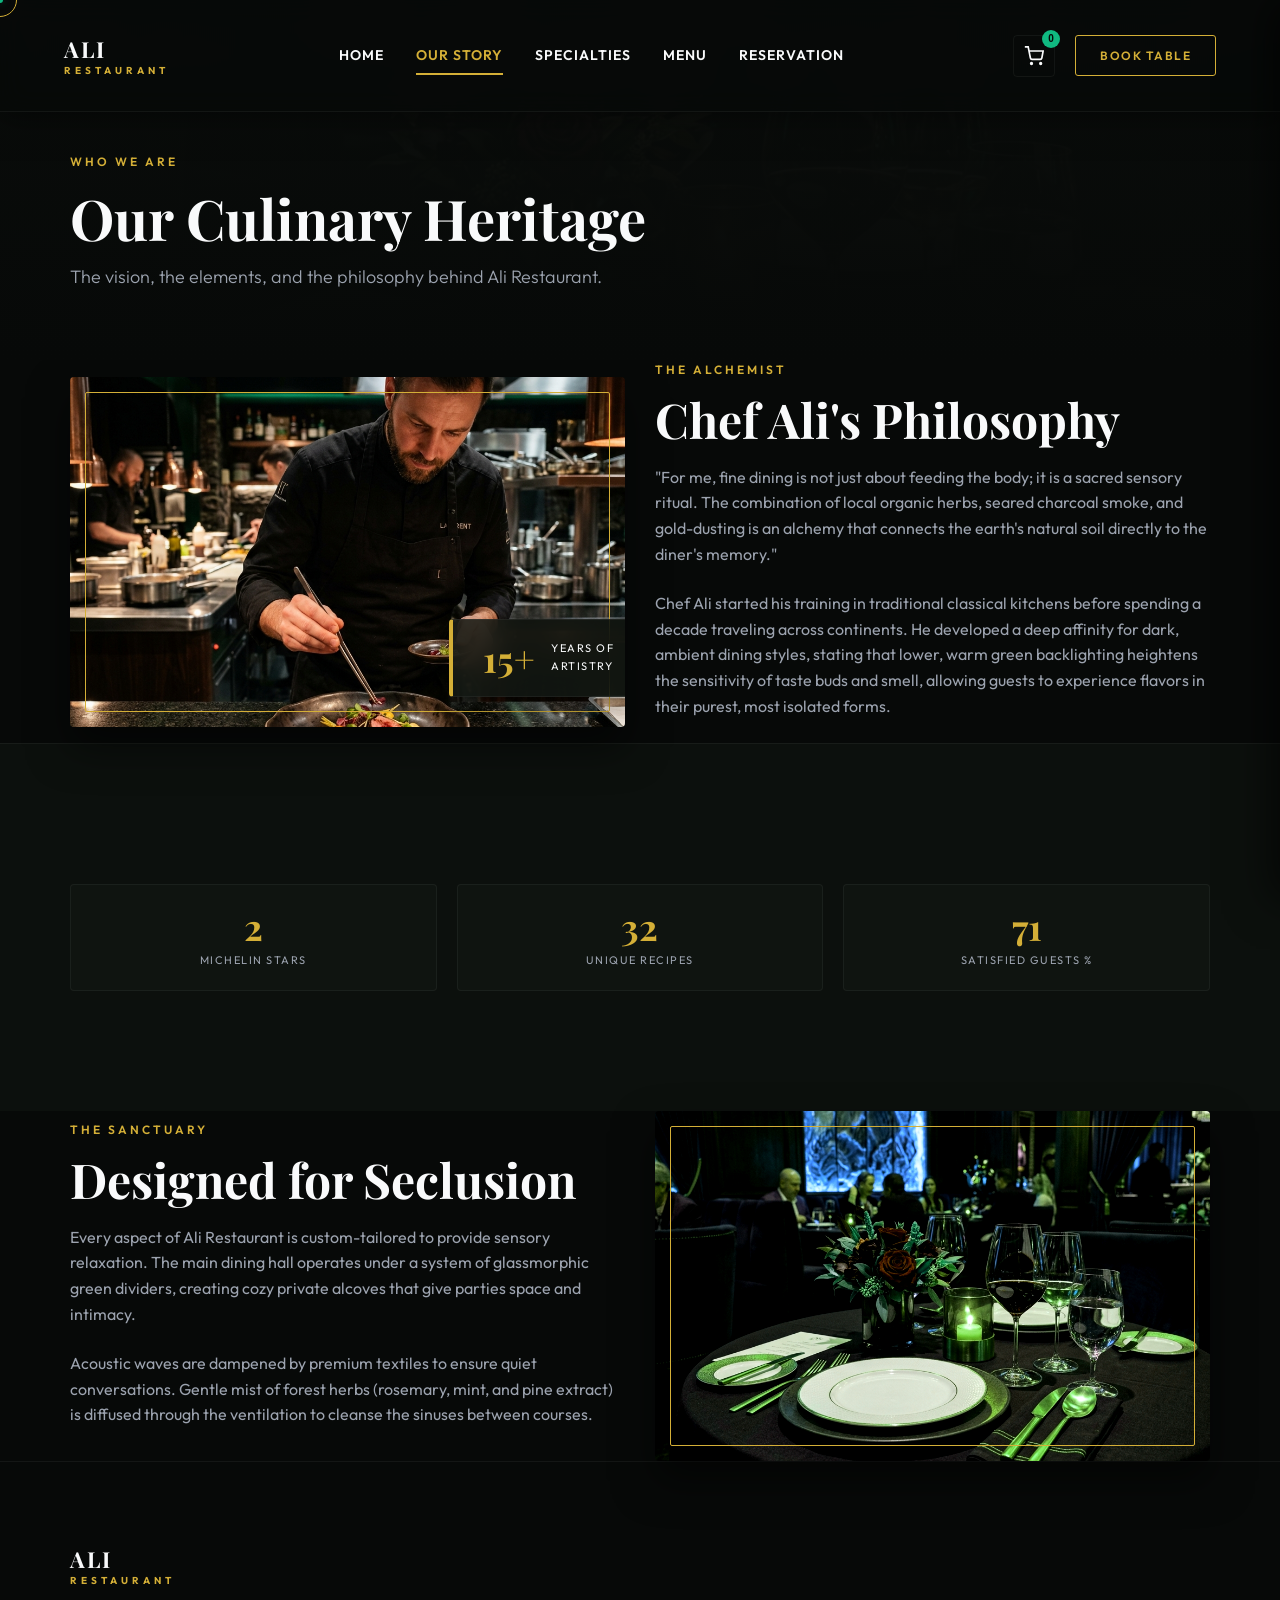
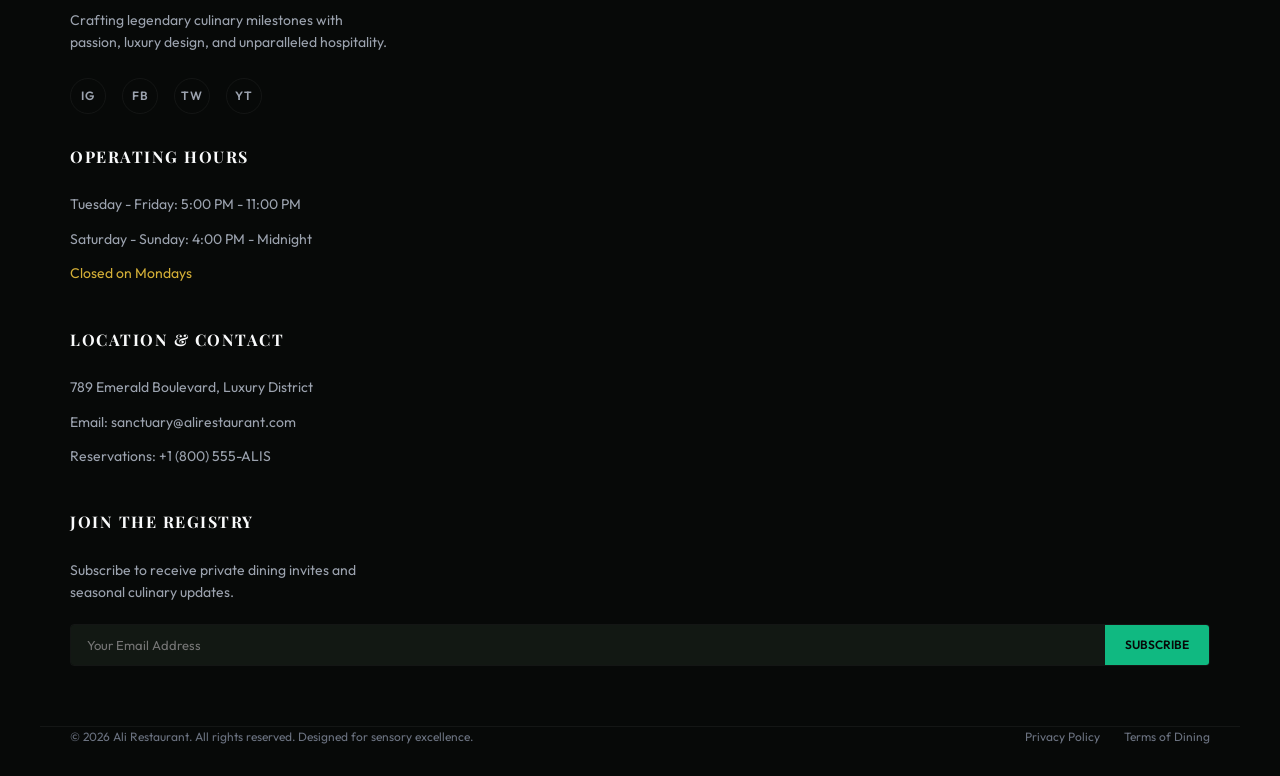
==== about.html @ 4c7c6117 "food-website" ====
<!DOCTYPE html>
<html lang="en">
<head>
    <meta charset="UTF-8">
    <meta name="viewport" content="width=device-width, initial-scale=1.0">
    <meta name="description" content="Read the culinary origin story of Ali Restaurant. Understand Chef Ali's fine-dining philosophy, luxury kitchen techniques, and local organic sourcing.">
    <title>Ali Restaurant | Our Story</title>
    <!-- Google Fonts -->
    <link rel="preconnect" href="https://fonts.googleapis.com">
    <link rel="preconnect" href="https://fonts.gstatic.com" crossorigin>
    <link href="https://fonts.googleapis.com/css2?family=Outfit:wght@300;400;600;800&family=Playfair+Display:ital,wght@0,400;0,700;1,400&display=swap" rel="stylesheet">
    <!-- Main Stylesheet -->
    <link rel="stylesheet" href="styles.css">



</head>
<body>


        <div id="loader">
    <div class="luxury-loader">

        <div class="rings">
            <span></span>
            <span></span>
            <span></span>
        </div>

    </div>
</div>


    <!-- Custom Scroll Progress Indicator -->
    <div id="scroll-progress"></div>

    <!-- Header Navigation -->
    <header class="header scrolled">
        <div class="nav-container">
            <a href="index.html" class="logo" id="logo-nav">
                ALI<span>RESTAURANT</span>
            </a>
            
            <nav class="nav-links">
                <a href="index.html" class="nav-link">Home</a>
                <a href="about.html" class="nav-link">Our Story</a>
                <a href="specialties.html" class="nav-link">Specialties</a>
                <a href="menu.html" class="nav-link">Menu</a>
                <a href="reservation.html" class="nav-link">Reservation</a>
            </nav>

            <div class="nav-actions">
                <button class="cart-toggle-btn" id="cart-toggle-btn" aria-label="Open Cart">
                    <svg class="icon-svg" viewBox="0 0 24 24" fill="none" stroke="currentColor" stroke-width="2">
                        <circle cx="9" cy="21" r="1"></circle>
                        <circle cx="20" cy="21" r="1"></circle>
                        <path d="M1 1h4l2.68 13.39a2 2 0 0 0 2 1.61h9.72a2 2 0 0 0 2-1.61L23 6H6"></path>
                    </svg>
                    <span class="cart-count">0</span>
                </button>
                <a href="reservation.html" class="cta-btn font-sub">Book Table</a>
            </div>

            <!-- Mobile Menu Toggle -->
            <button class="mobile-menu-toggle" id="mobile-toggle" aria-label="Toggle Navigation">
                <span></span>
                <span></span>
                <span></span>
            </button>
        </div>
    </header>

    <!-- Mobile Navigation Overlay -->
    <div class="mobile-nav-overlay" id="mobile-overlay">
        <nav class="mobile-links">
            <a href="index.html" class="mobile-link">Home</a>
            <a href="about.html" class="mobile-link">Our Story</a>
            <a href="specialties.html" class="mobile-link">Specialties</a>
            <a href="menu.html" class="mobile-link">Menu</a>
            <a href="reservation.html" class="mobile-link">Reservation</a>
            <a href="reservation.html" class="mobile-cta-btn">Book Table</a>
        </nav>
    </div>

    <!-- Main Content -->
    <main>
        
        <!-- Page Header Banner -->
        <section class="page-banner" style="background-image: linear-gradient(to bottom, rgba(10, 13, 11, 0.8), rgba(7, 9, 8, 1)), url('assets/hero_bg.png');">
            <div class="container banner-content">
                <span class="section-tag">WHO WE ARE</span>
                <h1 class="banner-title">Our Culinary Heritage</h1>
                <p class="banner-desc">The vision, the elements, and the philosophy behind Ali Restaurant.</p>
            </div>
        </section>

        <!-- Detailed Story Grid -->
        <section id="about" class="about-section container section-padding">
            <div class="about-grid">
                <div class="about-image-container reveal-item">
                    <div class="about-image-wrapper">
                        <img src="assets/chef_ali.png" alt="Chef Ali preparing a dish" class="about-img">
                        <div class="experience-badge">
                            <span class="exp-num">15+</span>
                            <span class="exp-text">Years of <br>Artistry</span>
                        </div>
                    </div>
                </div>
                <div class="about-content reveal-item">
                    <span class="section-tag">THE ALCHEMIST</span>
                    <h2 class="section-title">Chef Ali's Philosophy</h2>
                    <p class="about-text">
                        "For me, fine dining is not just about feeding the body; it is a sacred sensory ritual. The combination of local organic herbs, seared charcoal smoke, and gold-dusting is an alchemy that connects the earth's natural soil directly to the diner's memory."
                    </p>
                    <p class="about-text">
                        Chef Ali started his training in traditional classical kitchens before spending a decade traveling across continents. He developed a deep affinity for dark, ambient dining styles, stating that lower, warm green backlighting heightens the sensitivity of taste buds and smell, allowing guests to experience flavors in their purest, most isolated forms.
                    </p>
                </div>
            </div>
        </section>

        <!-- Stats Section -->
        <section class="section-padding" style="background-color: var(--color-bg-dark); border-top: var(--border-glass);">
            <div class="container">
                <div class="stats-row reveal-item">
                    <div class="stat-box">
                        <span class="stat-number" data-target="3">0</span>
                        <span class="stat-label">Michelin Stars</span>
                    </div>
                    <div class="stat-box">
                        <span class="stat-number" data-target="45">0</span>
                        <span class="stat-label">Unique Recipes</span>
                    </div>
                    <div class="stat-box">
                        <span class="stat-number" data-target="100">0</span>
                        <span class="stat-label">Satisfied Guests %</span>
                    </div>
                </div>
            </div>
        </section>

        <!-- Atmosphere Section -->
        <section class="atmosphere-section container section-padding">
            <div class="about-grid">
                <div class="about-content reveal-item">
                    <span class="section-tag">THE SANCTUARY</span>
                    <h2 class="section-title">Designed for Seclusion</h2>
                    <p class="about-text">
                        Every aspect of Ali Restaurant is custom-tailored to provide sensory relaxation. The main dining hall operates under a system of glassmorphic green dividers, creating cozy private alcoves that give parties space and intimacy.
                    </p>
                    <p class="about-text">
                        Acoustic waves are dampened by premium textiles to ensure quiet conversations. Gentle mist of forest herbs (rosemary, mint, and pine extract) is diffused through the ventilation to cleanse the sinuses between courses.
                    </p>
                </div>
                <div class="about-image-container reveal-item">
                    <div class="about-image-wrapper">
                        <!-- Reusing hero_bg image with custom green filter overlay since generation is down -->
                        <img src="assets/hero_bg.png" alt="Luxury restaurant atmosphere" class="about-img" style="filter: hue-rotate(60deg) contrast(1.1);">
                    </div>
                </div>
            </div>
        </section>
        
    </main>

    <!-- Shopping Cart Slide-out Drawer -->
    <div class="cart-drawer-overlay" id="cart-drawer-overlay"></div>
    <div class="cart-drawer" id="cart-drawer">
        <div class="cart-drawer-header">
            <h3>Your Order Selection</h3>
            <button class="cart-close-btn" id="cart-close-btn" aria-label="Close Cart">
                <svg class="icon-svg" viewBox="0 0 24 24" fill="none" stroke="currentColor" stroke-width="2">
                    <line x1="18" y1="6" x2="6" y2="18"></line>
                    <line x1="6" y1="6" x2="18" y2="18"></line>
                </svg>
            </button>
        </div>
        
        <div class="cart-progress-container">
            <span class="cart-progress-label" id="cart-progress-text">Add $100.00 more for Complimentary Dessert!</span>
            <div class="cart-progress-bar">
                <div class="cart-progress-fill" id="cart-progress-fill" style="width: 0%"></div>
            </div>
        </div>

        <div class="cart-items" id="cart-items-container">
            <div class="empty-cart-message">
                <p>Your culinary tray is empty.</p>
                <p class="sub">Explore our menu to add exquisite selections.</p>
            </div>
        </div>

        <div class="cart-drawer-footer">
            <div class="cart-summary-row">
                <span>Subtotal</span>
                <span id="cart-subtotal">$0.00</span>
            </div>
            <div class="cart-summary-row">
                <span>Luxury Service Tax</span>
                <span id="cart-tax">$0.00</span>
            </div>
            <div class="cart-summary-row total">
                <span>Estimated Total</span>
                <span id="cart-total">$0.00</span>
            </div>
            <button class="checkout-btn btn-full" id="checkout-btn">Proceed to Experience Checkout</button>
        </div>
    </div>

    <!-- Booking Confirmation Modal -->
    <div class="modal-backdrop" id="booking-modal">
        <div class="modal-card">
            <div class="modal-success-icon">
                <svg viewBox="0 0 24 24" fill="none" stroke="currentColor" stroke-width="2.5">
                    <polyline points="20 6 9 17 4 12"></polyline>
                </svg>
            </div>
            <h3 class="modal-title">Reservation Confirmed</h3>
            <p class="modal-desc">Your table in our premium sanctuary has been reserved. A digital invitation has been dispatched to your email.</p>
            <div class="receipt-box" id="booking-receipt"></div>
            <button class="btn btn-primary btn-full close-modal-btn" id="close-modal-btn">Enter Sanctuary</button>
        </div>
    </div>

    <!-- Floating Back to Top Button -->
    <button class="back-to-top" id="back-to-top" aria-label="Scroll to Top">
        <svg viewBox="0 0 24 24" fill="none" stroke="currentColor" stroke-width="2.5">
            <line x1="12" y1="19" x2="12" y2="5"></line>
            <polyline points="5 12 12 5 19 12"></polyline>
        </svg>
    </button>

    <!-- Footer -->
    <footer class="footer-section">
        <div class="container footer-grid">
            <div class="footer-brand">
                <a href="index.html" class="logo">ALI<span>RESTAURANT</span></a>
                <p class="footer-desc">Crafting legendary culinary milestones with passion, luxury design, and unparalleled hospitality.</p>
                <div class="social-links">
                    <a href="#" aria-label="Instagram">IG</a>
                    <a href="#" aria-label="Facebook">FB</a>
                    <a href="#" aria-label="Twitter">TW</a>
                    <a href="#" aria-label="YouTube">YT</a>
                </div>
            </div>

            <div class="footer-info">
                <h4 class="footer-title">Operating Hours</h4>
                <p class="footer-text">Tuesday - Friday: 5:00 PM - 11:00 PM</p>
                <p class="footer-text">Saturday - Sunday: 4:00 PM - Midnight</p>
                <p class="footer-text color-highlight">Closed on Mondays</p>
            </div>

            <div class="footer-info">
                <h4 class="footer-title">Location & Contact</h4>
                <p class="footer-text">789 Emerald Boulevard, Luxury District</p>
                <p class="footer-text">Email: sanctuary@alirestaurant.com</p>
                <p class="footer-text">Reservations: +1 (800) 555-ALIS</p>
            </div>

            <div class="footer-newsletter">
                <h4 class="footer-title">Join The Registry</h4>
                <p class="footer-text">Subscribe to receive private dining invites and seasonal culinary updates.</p>
                <form class="newsletter-form" id="newsletter-form">
                    <input type="email" placeholder="Your Email Address" required aria-label="Email Address" autocomplete="email">
                    <button type="submit">Subscribe</button>
                </form>
            </div>
        </div>

        <div class="footer-bottom container">
            <p>&copy; 2026 Ali Restaurant. All rights reserved. Designed for sensory excellence.</p>
            <div class="footer-bottom-links">
                <a href="#">Privacy Policy</a>
                <a href="#">Terms of Dining</a>
            </div>
        </div>
    </footer>

    <!-- Main Logic Script -->
    <script src="app.js"></script>
</body>
</html>
---- styles.css ----
/* ==========================================================================
   ALI RESTAURANT - PREMIUM DARK GREEN & BLACK STYLING
   ========================================================================== */

/* Variables & Design Tokens */
:root {
    --color-bg-black: #070908;
    --color-bg-dark: #0c100d;
    --color-bg-surface: #121813;
    --color-bg-surface-glass: rgba(18, 24, 19, 0.65);
    
    --color-emerald: #10B981;
    --color-emerald-glow: rgba(16, 185, 129, 0.3);
    --color-emerald-deep: #064E3B;
    --color-emerald-dark: #022C22;
    
    --color-gold: #D4AF37;
    --color-gold-glow: rgba(212, 175, 55, 0.2);
    --color-gold-hover: #F3CD4E;
    
    --color-text-white: #F9FAFB;
    --color-text-muted: #9CA3AF;
    --color-text-dim: #6B7280;
    
    --font-heading: 'Playfair Display', Georgia, serif;
    --font-body: 'Outfit', sans-serif;
    
    --transition-smooth: all 0.5s cubic-bezier(0.16, 1, 0.3, 1);
    --transition-bounce: all 0.6s cubic-bezier(0.34, 1.56, 0.64, 1);
    
    --border-glass: 1px solid rgba(255, 255, 255, 0.05);
    --border-emerald: 1px solid rgba(16, 185, 129, 0.2);
    
    --shadow-premium: 0 20px 40px rgba(0, 0, 0, 0.5);
    --shadow-emerald-glow: 0 0 25px rgba(16, 185, 129, 0.15);
}

/* Reset & Global Base Styles */
* {
    margin: 0;
    padding: 0;
    box-sizing: border-box;
    scroll-behavior: smooth;
}

body {
    background-color: var(--color-bg-black);
    color: var(--color-text-white);
    font-family: var(--font-body);
    overflow-x: hidden;
    line-height: 1.6;
    -webkit-font-smoothing: antialiased;
}

/* Scroll Progress Bar */
#scroll-progress {
    position: fixed;
    top: 0;
    left: 0;
    height: 4px;
    background: linear-gradient(90deg, var(--color-emerald), var(--color-gold));
    width: 0%;
    z-index: 1000;
    transition: width 0.1s ease-out;
}

/* Custom Scrollbar */
::-webkit-scrollbar {
    width: 10px;
}
::-webkit-scrollbar-track {
    background: var(--color-bg-black);
}
::-webkit-scrollbar-thumb {
    background: var(--color-bg-surface);
    border: 2px solid var(--color-bg-black);
    border-radius: 5px;
}
::-webkit-scrollbar-thumb:hover {
    background: var(--color-emerald-deep);
}

/* Grid & Layout Containers */
.container {
    width: 100%;
    max-width: 1200px;
    margin: 0 auto;
    padding: 0 24px;
}

.section-padding {
    padding: 120px 0;
}

/* Typography elements */
h1, h2, h3, h4 {
    font-family: var(--font-heading);
    color: var(--color-text-white);
    font-weight: 700;
}

.font-sub {
    font-family: var(--font-body);
}

.highlight-green {
    color: var(--color-emerald);
    position: relative;
    display: inline-block;
}

.highlight-green::after {
    content: '';
    position: absolute;
    bottom: 4px;
    left: 0;
    width: 100%;
    height: 6px;
    background: var(--color-emerald-glow);
    z-index: -1;
}

/* Buttons */
.btn {
    display: inline-flex;
    align-items: center;
    justify-content: center;
    padding: 16px 36px;
    font-family: var(--font-body);
    font-weight: 600;
    font-size: 14px;
    letter-spacing: 1.5px;
    text-transform: uppercase;
    border-radius: 4px;
    cursor: pointer;
    transition: var(--transition-smooth);
    text-decoration: none;
    position: relative;
    overflow: hidden;
}

.btn-primary {
    background-color: var(--color-emerald);
    color: var(--color-bg-black);
    border: 1px solid var(--color-emerald);
    box-shadow: 0 4px 15px rgba(16, 185, 129, 0.25);
}

.btn-primary:hover {
    background-color: transparent;
    color: var(--color-emerald);
    box-shadow: 0 0 25px var(--color-emerald-glow);
    transform: translateY(-2px);
}

.btn-outline {
    background-color: transparent;
    color: var(--color-text-white);
    border: 1px solid rgba(255, 255, 255, 0.15);
}

.btn-outline:hover {
    border-color: var(--color-gold);
    color: var(--color-gold);
    box-shadow: 0 0 25px var(--color-gold-glow);
    transform: translateY(-2px);
}

.btn-small {
    padding: 8px 18px;
    font-size: 11px;
    letter-spacing: 1px;
    background: transparent;
    color: var(--color-emerald);
    border: 1px solid var(--color-emerald);
    border-radius: 3px;
    cursor: pointer;
    font-family: var(--font-body);
    text-transform: uppercase;
    font-weight: 600;
    transition: var(--transition-smooth);
}

.btn-small:hover {
    background: var(--color-emerald);
    color: var(--color-bg-black);
    box-shadow: 0 0 15px var(--color-emerald-glow);
}

.btn-full {
    width: 100%;
    padding: 18px;
}

/* Section Header Shared Styles */
.section-header {
    margin-bottom: 60px;
}

.section-header.center {
    text-align: center;
}

.section-tag {
    font-size: 12px;
    letter-spacing: 3px;
    color: var(--color-gold);
    text-transform: uppercase;
    font-weight: 600;
    display: inline-block;
    margin-bottom: 12px;
}

.section-title {
    font-size: clamp(32px, 5vw, 48px);
    margin-bottom: 16px;
    line-height: 1.2;
}

.section-subtitle {
    color: var(--color-text-muted);
    max-width: 600px;
    margin: 0 auto;
}


/* ==========================================================================
   Header and Navigation
   ========================================================================== */
.header {
    position: fixed;
    top: 0;
    left: 0;
    width: 100%;
    z-index: 100;
    background: rgba(7, 9, 8, 0.4);
    backdrop-filter: blur(12px);
    -webkit-backdrop-filter: blur(12px);
    border-bottom: var(--border-glass);
    transition: var(--transition-smooth);
}

.header.scrolled {
    background: rgba(7, 9, 8, 0.9);
    padding: 12px 0;
    box-shadow: 0 4px 30px rgba(0, 0, 0, 0.5);
}

.nav-container {
    max-width: 1200px;
    margin: 0 auto;
    padding: 20px 24px;
    display: flex;
    align-items: center;
    justify-content: space-between;
}

.logo {
    font-family: var(--font-heading);
    font-size: 22px;
    font-weight: 700;
    color: var(--color-text-white);
    text-decoration: none;
    letter-spacing: 2px;
    display: flex;
    flex-direction: column;
}

.logo span {
    font-family: var(--font-body);
    font-size: 10px;
    letter-spacing: 4px;
    color: var(--color-gold);
    margin-top: -4px;
}

.nav-links {
    display: flex;
    gap: 32px;
}

.nav-link {
    color: var(--color-text-white);
    text-decoration: none;
    font-size: 14px;
    font-weight: 600;
    letter-spacing: 1px;
    text-transform: uppercase;
    position: relative;
    padding: 8px 0;
    transition: var(--transition-smooth);
}

.nav-link::after {
    content: '';
    position: absolute;
    bottom: 0;
    left: 0;
    width: 0;
    height: 2px;
    background-color: var(--color-gold);
    transition: var(--transition-smooth);
}

.nav-link:hover {
    color: var(--color-gold);
}

.nav-link:hover::after,
.nav-link.active::after {
    width: 100%;
}

.nav-link.active {
    color: var(--color-gold);
}

.nav-actions {
    display: flex;
    align-items: center;
    gap: 20px;
}

/* Cart Toggle Button */
.cart-toggle-btn {
    background: transparent;
    border: var(--border-glass);
    color: var(--color-text-white);
    padding: 10px;
    border-radius: 4px;
    cursor: pointer;
    position: relative;
    display: flex;
    align-items: center;
    justify-content: center;
    transition: var(--transition-smooth);
}

.cart-toggle-btn:hover {
    border-color: var(--color-emerald);
    color: var(--color-emerald);
    box-shadow: 0 0 15px var(--color-emerald-glow);
}

.cart-toggle-btn .icon-svg {
    width: 20px;
    height: 20px;
}

.cart-count {
    position: absolute;
    top: -6px;
    right: -6px;
    background-color: var(--color-emerald);
    color: var(--color-bg-black);
    font-size: 10px;
    font-weight: 800;
    width: 18px;
    height: 18px;
    border-radius: 50%;
    display: flex;
    align-items: center;
    justify-content: center;
}

/* CTA Header button */
.cta-btn {
    border: 1px solid var(--color-gold);
    background: transparent;
    color: var(--color-gold);
    padding: 10px 24px;
    border-radius: 3px;
    text-decoration: none;
    font-size: 12px;
    letter-spacing: 1.5px;
    font-weight: 600;
    text-transform: uppercase;
    transition: var(--transition-smooth);
}

.cta-btn:hover {
    background: var(--color-gold);
    color: var(--color-bg-black);
    box-shadow: 0 0 20px var(--color-gold-glow);
    transform: translateY(-1px);
}

/* Mobile Toggle Hamburger */
.mobile-menu-toggle {
    display: none;
    flex-direction: column;
    justify-content: space-between;
    width: 24px;
    height: 18px;
    background: transparent;
    border: none;
    cursor: pointer;
    z-index: 110;
}

.mobile-menu-toggle span {
    width: 100%;
    height: 2px;
    background-color: var(--color-text-white);
    transition: var(--transition-smooth);
}

.mobile-menu-toggle.open span:nth-child(1) {
    transform: translateY(8px) rotate(45deg);
}

.mobile-menu-toggle.open span:nth-child(2) {
    opacity: 0;
}

.mobile-menu-toggle.open span:nth-child(3) {
    transform: translateY(-8px) rotate(-45deg);
}

/* Mobile Overlay Menu */
.mobile-nav-overlay {
    position: fixed;
    top: 0;
    left: 0;
    width: 100%;
    height: 100vh;
    background-color: rgba(7, 9, 8, 0.98);
    backdrop-filter: blur(20px);
    z-index: 95;
    display: flex;
    align-items: center;
    justify-content: center;
    opacity: 0;
    pointer-events: none;
    transition: var(--transition-smooth);
}

.mobile-nav-overlay.open {
    opacity: 1;
    pointer-events: auto;
}

.mobile-links {
    display: flex;
    flex-direction: column;
    align-items: center;
    gap: 30px;
}

.mobile-link {
    font-family: var(--font-heading);
    font-size: clamp(24px, 5vw, 36px);
    color: var(--color-text-white);
    text-decoration: none;
    transition: var(--transition-smooth);
}

.mobile-link:hover {
    color: var(--color-emerald);
    letter-spacing: 2px;
}

.mobile-cta-btn {
    border: 1px solid var(--color-gold);
    color: var(--color-gold);
    padding: 14px 40px;
    font-size: 14px;
    text-transform: uppercase;
    letter-spacing: 2px;
    text-decoration: none;
    border-radius: 4px;
    margin-top: 20px;
    transition: var(--transition-smooth);
}

.mobile-cta-btn:hover {
    background-color: var(--color-gold);
    color: var(--color-bg-black);
}

/* ==========================================================================
   Hero Section
   ========================================================================== */
.hero-section {
    position: relative;
    height: 100vh;
    display: flex;
    align-items: center;
    overflow: hidden;
}

.hero-bg {
    position: absolute;
    top: 0;
    left: 0;
    width: 100%;
    height: 100%;
    background-size: cover;
    background-position: center;
    z-index: 1;
    animation: kenburns 20s infinite alternate;
}

@keyframes kenburns {
    0% { transform: scale(1.0); }
    100% { transform: scale(1.1); }
}

.hero-content {
    position: relative;
    z-index: 2;
    max-width: 800px;
}

.hero-subtitle {
    display: inline-block;
    color: var(--color-gold);
    font-size: 14px;
    letter-spacing: 5px;
    font-weight: 600;
    margin-bottom: 20px;
}

.hero-title {
    font-size: clamp(40px, 8vw, 76px);
    line-height: 1.1;
    margin-bottom: 24px;
    letter-spacing: -1px;
}

.hero-description {
    font-size: clamp(16px, 2.5vw, 18px);
    color: var(--color-text-muted);
    max-width: 600px;
    margin-bottom: 40px;
    font-weight: 300;
}

.hero-actions {
    display: flex;
    gap: 20px;
}

/* Scroll indicator */
.scroll-indicator {
    position: absolute;
    bottom: 40px;
    left: 50%;
    transform: translateX(-50%);
    z-index: 3;
    display: flex;
    flex-direction: column;
    align-items: center;
    gap: 8px;
    color: var(--color-text-dim);
    font-size: 11px;
    letter-spacing: 2px;
}

.scroll-indicator .mouse {
    width: 22px;
    height: 38px;
    border: 2px solid rgba(255, 255, 255, 0.2);
    border-radius: 12px;
    position: relative;
}

.scroll-indicator .mouse .wheel {
    width: 4px;
    height: 8px;
    background-color: var(--color-emerald);
    border-radius: 2px;
    position: absolute;
    top: 6px;
    left: 50%;
    transform: translateX(-50%);
    animation: scroll-wheel 1.6s infinite;
}

@keyframes scroll-wheel {
    0% { opacity: 1; top: 6px; }
    50% { opacity: 0.3; top: 18px; }
    100% { opacity: 1; top: 6px; }
}

/* ==========================================================================
   Page Header Banners (for subpages)
   ========================================================================== */
.page-banner {
    height: 40vh;
    min-height: 280px;
    background-size: cover;
    background-position: center;
    position: relative;
    display: flex;
    align-items: center;
    padding-top: 80px; /* offset sticky header */
}

.page-banner::before {
    content: '';
    position: absolute;
    top: 0;
    left: 0;
    width: 100%;
    height: 100%;
    background: linear-gradient(to bottom, rgba(10, 13, 11, 0.75), rgba(7, 9, 8, 1));
    z-index: 1;
}

.banner-content {
    position: relative;
    z-index: 2;
}

.banner-title {
    font-size: clamp(32px, 5vw, 56px);
    line-height: 1.2;
    margin-bottom: 12px;
}

.banner-desc {
    color: var(--color-text-muted);
    font-size: clamp(14px, 2vw, 18px);
    max-width: 600px;
    font-weight: 300;
}

/* ==========================================================================
   About Section
   ========================================================================== */
.about-section {
    background-color: var(--color-bg-black);
}

.about-grid {
    display: grid;
    grid-template-columns: 1fr 1fr;
    gap: 80px;
    align-items: center;
}

.about-image-container {
    position: relative;
}

.about-image-wrapper {
    position: relative;
    border-radius: 4px;
    overflow: hidden;
    box-shadow: var(--shadow-premium);
}

.about-image-wrapper::before {
    content: '';
    position: absolute;
    top: 15px;
    left: 15px;
    right: 15px;
    bottom: 15px;
    border: 1px solid var(--color-gold);
    pointer-events: none;
    z-index: 2;
    border-radius: 2px;
}

.about-img {
    width: 100%;
    height: 550px;
    object-fit: cover;
    display: block;
    transition: var(--transition-smooth);
}

.about-image-wrapper:hover .about-img {
    transform: scale(1.05);
}

.experience-badge {
    position: absolute;
    bottom: 30px;
    right: -20px;
    background: rgba(18, 24, 19, 0.85);
    backdrop-filter: blur(15px);
    -webkit-backdrop-filter: blur(15px);
    border: var(--border-glass);
    border-left: 4px solid var(--color-gold);
    padding: 20px 30px;
    border-radius: 4px;
    box-shadow: 0 10px 30px rgba(0, 0, 0, 0.4);
    z-index: 3;
    display: flex;
    align-items: center;
    gap: 16px;
    animation: float 4s ease-in-out infinite;
}

@keyframes float {
    0% { transform: translateY(0); }
    50% { transform: translateY(-10px); }
    100% { transform: translateY(0); }
}

.experience-badge .exp-num {
    font-family: var(--font-heading);
    font-size: 36px;
    font-weight: 700;
    color: var(--color-gold);
    line-height: 1;
}

.experience-badge .exp-text {
    font-size: 11px;
    letter-spacing: 1.5px;
    text-transform: uppercase;
    color: var(--color-text-white);
}

.about-content {
    display: flex;
    flex-direction: column;
}

.about-text {
    color: var(--color-text-muted);
    font-size: 16px;
    margin-bottom: 24px;
}

.stats-row {
    display: grid;
    grid-template-columns: repeat(3, 1fr);
    gap: 20px;
    margin-top: 20px;
}

.stat-box {
    background: var(--color-bg-surface-glass);
    border: var(--border-glass);
    padding: 20px;
    border-radius: 4px;
    text-align: center;
    transition: var(--transition-smooth);
}

.stat-box:hover {
    border-color: var(--color-emerald);
    transform: translateY(-4px);
    box-shadow: var(--shadow-emerald-glow);
}

.stat-number {
    font-family: var(--font-heading);
    font-size: clamp(28px, 4vw, 36px);
    color: var(--color-gold);
    font-weight: 700;
    display: block;
    line-height: 1.2;
}

.stat-label {
    font-size: 11px;
    letter-spacing: 1.5px;
    text-transform: uppercase;
    color: var(--color-text-muted);
    margin-top: 4px;
    display: block;
}

/* ==========================================================================
   Specialties Section
   ========================================================================== */
.specialties-section {
    background-color: var(--color-bg-dark);
    border-top: var(--border-glass);
    border-bottom: var(--border-glass);
}

.specialties-grid {
    display: grid;
    grid-template-columns: repeat(3, 1fr);
    gap: 32px;
}

.specialty-card {
    background: var(--color-bg-surface-glass);
    border: var(--border-glass);
    border-radius: 4px;
    overflow: hidden;
    box-shadow: var(--shadow-premium);
    transition: var(--transition-smooth);
    display: flex;
    flex-direction: column;
    height: 100%;
}

.specialty-card:hover {
    transform: translateY(-8px);
    border-color: var(--color-emerald-deep);
    box-shadow: 0 15px 35px rgba(16, 185, 129, 0.08);
}

.specialty-img-wrapper {
    position: relative;
    height: 280px;
    overflow: hidden;
}

.specialty-img {
    width: 100%;
    height: 100%;
    object-fit: cover;
    transition: var(--transition-smooth);
}

.specialty-card:hover .specialty-img {
    transform: scale(1.08);
}

.card-badge {
    position: absolute;
    top: 20px;
    left: 20px;
    background: rgba(12, 16, 13, 0.8);
    backdrop-filter: blur(8px);
    -webkit-backdrop-filter: blur(8px);
    border: 1px solid var(--color-gold);
    color: var(--color-gold);
    font-size: 10px;
    font-weight: 600;
    padding: 6px 12px;
    border-radius: 2px;
    text-transform: uppercase;
    letter-spacing: 1px;
}

.card-badge.hot {
    border-color: var(--color-emerald);
    color: var(--color-emerald);
}

.specialty-info {
    padding: 30px;
    display: flex;
    flex-direction: column;
    flex-grow: 1;
}

.specialty-name {
    font-size: 20px;
    margin-bottom: 12px;
    transition: var(--transition-smooth);
}

.specialty-card:hover .specialty-name {
    color: var(--color-gold);
}

.specialty-desc {
    color: var(--color-text-muted);
    font-size: 14px;
    margin-bottom: 24px;
    font-weight: 300;
    flex-grow: 1;
}

.specialty-footer {
    display: flex;
    align-items: center;
    justify-content: space-between;
    margin-top: auto;
    border-top: 1px solid rgba(255, 255, 255, 0.05);
    padding-top: 20px;
}

.specialty-footer .price {
    font-size: 22px;
    font-family: var(--font-heading);
    font-weight: 700;
    color: var(--color-gold);
}

/* ==========================================================================
   Menu Grid Section
   ========================================================================== */
.menu-tabs {
    display: flex;
    justify-content: center;
    gap: 16px;
    margin-bottom: 50px;
    flex-wrap: wrap;
}

.menu-tab-btn {
    background: var(--color-bg-surface-glass);
    border: var(--border-glass);
    color: var(--color-text-white);
    padding: 12px 28px;
    font-size: 13px;
    letter-spacing: 1.5px;
    text-transform: uppercase;
    font-weight: 600;
    cursor: pointer;
    border-radius: 4px;
    transition: var(--transition-smooth);
}

.menu-tab-btn:hover {
    border-color: var(--color-gold);
    color: var(--color-gold);
}

.menu-tab-btn.active {
    background-color: var(--color-emerald);
    color: var(--color-bg-black);
    border-color: var(--color-emerald);
    box-shadow: 0 4px 15px rgba(16, 185, 129, 0.2);
}

.menu-grid {
    display: grid;
    grid-template-columns: repeat(2, 1fr);
    gap: 30px;
}

.menu-item-card {
    display: flex;
    gap: 24px;
    background: var(--color-bg-surface-glass);
    border: var(--border-glass);
    border-radius: 4px;
    padding: 20px;
    box-shadow: var(--shadow-premium);
    transition: var(--transition-smooth);
}

.menu-item-card:hover {
    border-color: var(--color-emerald-deep);
    box-shadow: var(--shadow-emerald-glow);
    transform: scale(1.01);
}

.menu-item-img-wrapper {
    width: 120px;
    height: 120px;
    border-radius: 4px;
    overflow: hidden;
    flex-shrink: 0;
    border: 1px solid rgba(255, 255, 255, 0.05);
}

.menu-item-img {
    width: 100%;
    height: 100%;
    object-fit: cover;
    transition: var(--transition-smooth);
}

.menu-item-card:hover .menu-item-img {
    transform: scale(1.08);
}

.menu-item-content {
    display: flex;
    flex-direction: column;
    justify-content: space-between;
    flex-grow: 1;
}

.menu-item-header {
    display: flex;
    justify-content: space-between;
    align-items: flex-start;
    gap: 12px;
}

.menu-item-title {
    font-size: 18px;
}

.menu-item-price {
    font-family: var(--font-heading);
    font-size: 18px;
    color: var(--color-gold);
    font-weight: 700;
}

.menu-item-desc {
    font-size: 13px;
    color: var(--color-text-muted);
    font-weight: 300;
    margin: 8px 0;
}

.menu-item-footer {
    display: flex;
    justify-content: space-between;
    align-items: center;
}

.menu-item-rating {
    font-size: 11px;
    color: var(--color-gold);
    letter-spacing: 1.5px;
}

/* ==========================================================================
   Reservation Section & Interactive Map
   ========================================================================== */
.reservation-section {
    background-color: var(--color-bg-dark);
    border-top: var(--border-glass);
    border-bottom: var(--border-glass);
}

.reservation-box {
    background: var(--color-bg-surface-glass);
    border: var(--border-glass);
    border-radius: 6px;
    padding: 60px;
    box-shadow: var(--shadow-premium);
}

.reservation-body {
    display: grid;
    grid-template-columns: 1fr 1fr;
    gap: 60px;
    margin-top: 40px;
    align-items: start;
}

.form-sub-title {
    font-family: var(--font-heading);
    font-size: 22px;
    margin-bottom: 24px;
    border-bottom: 1px solid rgba(255, 255, 255, 0.05);
    padding-bottom: 12px;
}

/* Restaurant Map Grid Layout */
.seating-map-container {
    display: flex;
    flex-direction: column;
}

.restaurant-layout {
    background: rgba(7, 9, 8, 0.7);
    border: var(--border-glass);
    border-radius: 4px;
    padding: 30px;
    position: relative;
    display: flex;
    flex-direction: column;
    gap: 30px;
}

.stage-bar {
    text-align: center;
    background: var(--color-bg-surface);
    border-bottom: 3px solid var(--color-gold);
    padding: 10px;
    font-size: 11px;
    letter-spacing: 3px;
    color: var(--color-gold);
    font-weight: 600;
}

.stage-garden {
    text-align: center;
    background: var(--color-bg-surface);
    border-top: 3px solid var(--color-emerald-deep);
    padding: 10px;
    font-size: 11px;
    letter-spacing: 3px;
    color: var(--color-emerald);
    font-weight: 600;
}

.tables-grid {
    display: grid;
    grid-template-columns: repeat(3, 1fr);
    gap: 20px;
    justify-items: center;
    align-items: center;
}

.table-node {
    width: 90px;
    height: 90px;
    border-radius: 50%;
    display: flex;
    flex-direction: column;
    align-items: center;
    justify-content: center;
    cursor: pointer;
    transition: var(--transition-bounce);
    position: relative;
    user-select: none;
}

.table-circle {
    width: 44px;
    height: 44px;
    border-radius: 50%;
    display: flex;
    align-items: center;
    justify-content: center;
    font-size: 14px;
    font-weight: 700;
    margin-bottom: 4px;
}

.table-tag {
    font-size: 9px;
    text-transform: uppercase;
    letter-spacing: 0.5px;
    color: var(--color-text-muted);
}

/* Table States */
.table-node.available {
    background: rgba(16, 185, 129, 0.05);
    border: 1px dashed var(--color-emerald);
}

.table-node.available .table-circle {
    background: rgba(16, 185, 129, 0.15);
    color: var(--color-emerald);
    border: 1px solid var(--color-emerald);
}

.table-node.available:hover {
    transform: scale(1.1);
    box-shadow: var(--shadow-emerald-glow);
    border-style: solid;
}

.table-node.selected {
    background: rgba(16, 185, 129, 0.2);
    border: 2px solid var(--color-gold);
    animation: selected-pulse 2s infinite;
}

.table-node.selected .table-circle {
    background: var(--color-gold);
    color: var(--color-bg-black);
    border: 1px solid var(--color-gold);
}

.table-node.selected .table-tag {
    color: var(--color-gold);
    font-weight: 600;
}

@keyframes selected-pulse {
    0% { box-shadow: 0 0 0 0 rgba(212, 175, 55, 0.4); }
    70% { box-shadow: 0 0 0 15px rgba(212, 175, 55, 0); }
    100% { box-shadow: 0 0 0 0 rgba(212, 175, 55, 0); }
}

.table-node.reserved {
    background: rgba(255, 255, 255, 0.02);
    border: 1px solid rgba(255, 255, 255, 0.1);
    cursor: not-allowed;
    opacity: 0.4;
}

.table-node.reserved .table-circle {
    background: rgba(255, 255, 255, 0.05);
    color: var(--color-text-dim);
    border: 1px solid rgba(255, 255, 255, 0.1);
}

.table-node.reserved .table-tag {
    text-decoration: line-through;
}

.table-node.VIP.available {
    border: 1px dashed var(--color-gold);
    background: rgba(212, 175, 55, 0.03);
}

.table-node.VIP.available .table-circle {
    background: rgba(212, 175, 55, 0.15);
    color: var(--color-gold);
    border: 1px solid var(--color-gold);
}

.map-legend {
    display: flex;
    justify-content: space-between;
    margin-top: 20px;
    padding: 10px;
    border-top: 1px solid rgba(255, 255, 255, 0.05);
}

.legend-item {
    font-size: 11px;
    display: flex;
    align-items: center;
    gap: 8px;
    color: var(--color-text-muted);
}

.legend-dot {
    width: 10px;
    height: 10px;
    border-radius: 50%;
    display: inline-block;
}

.legend-dot.available { background-color: var(--color-emerald); }
.legend-dot.selected { background-color: var(--color-gold); }
.legend-dot.reserved { background-color: var(--color-text-dim); opacity: 0.4; }
.legend-dot.vip { background-color: var(--color-gold); box-shadow: 0 0 10px var(--color-gold-glow); }

/* Reservation Form UI elements */
.selected-table-info-box {
    background: rgba(16, 185, 129, 0.05);
    border: 1px solid rgba(16, 185, 129, 0.2);
    padding: 14px;
    border-radius: 4px;
    margin-bottom: 24px;
    font-size: 14px;
    text-align: center;
    transition: var(--transition-smooth);
}

.selected-table-info-box strong {
    color: var(--color-gold);
}

.form-group-row {
    display: grid;
    grid-template-columns: 1fr 1fr;
    gap: 20px;
}

.form-group {
    margin-bottom: 20px;
    display: flex;
    flex-direction: column;
}

.form-group label {
    font-size: 11px;
    text-transform: uppercase;
    letter-spacing: 1.5px;
    color: var(--color-text-muted);
    margin-bottom: 8px;
    font-weight: 600;
}

.form-group input, 
.form-group select, 
.form-group textarea {
    background-color: var(--color-bg-dark);
    border: 1px solid rgba(255, 255, 255, 0.08);
    color: var(--color-text-white);
    padding: 14px;
    font-family: var(--font-body);
    font-size: 14px;
    border-radius: 4px;
    transition: var(--transition-smooth);
}

.form-group input:focus, 
.form-group select:focus, 
.form-group textarea:focus {
    outline: none;
    border-color: var(--color-emerald);
    box-shadow: 0 0 10px rgba(16, 185, 129, 0.1);
}

/* ==========================================================================
   Reviews / Testimonials
   ========================================================================== */
.testimonials-section {
    background-color: var(--color-bg-black);
}

.testimonials-slider {
    max-width: 800px;
    margin: 0 auto;
    position: relative;
    overflow: hidden;
}

.testimonial-track {
    display: flex;
    transition: transform 0.6s cubic-bezier(0.16, 1, 0.3, 1);
}

.testimonial-card {
    min-width: 100%;
    padding: 40px;
    text-align: center;
    background: var(--color-bg-surface-glass);
    border: var(--border-glass);
    border-radius: 4px;
}

.testimonial-card .stars {
    color: var(--color-gold);
    font-size: 18px;
    letter-spacing: 4px;
    margin-bottom: 20px;
}

.testimonial-card .quote {
    font-family: var(--font-heading);
    font-size: clamp(18px, 3.5vw, 24px);
    line-height: 1.5;
    font-style: italic;
    margin-bottom: 30px;
    color: var(--color-text-white);
}

.author-name {
    font-size: 16px;
    font-weight: 600;
    margin-bottom: 4px;
}

.author-title {
    font-size: 12px;
    color: var(--color-text-muted);
    letter-spacing: 1px;
    text-transform: uppercase;
}

.slider-dots {
    display: flex;
    justify-content: center;
    gap: 10px;
    margin-top: 30px;
}

.slider-dots .dot {
    width: 8px;
    height: 8px;
    border-radius: 50%;
    background: rgba(255, 255, 255, 0.15);
    border: none;
    cursor: pointer;
    transition: var(--transition-smooth);
}

.slider-dots .dot.active {
    background-color: var(--color-gold);
    transform: scale(1.3);
    box-shadow: 0 0 10px var(--color-gold-glow);
}

/* ==========================================================================
   Shopping Cart Sidebar Drawer
   ========================================================================== */
.cart-drawer-overlay {
    position: fixed;
    top: 0;
    left: 0;
    width: 100%;
    height: 100%;
    background-color: rgba(0, 0, 0, 0.8);
    backdrop-filter: blur(8px);
    z-index: 190;
    opacity: 0;
    pointer-events: none;
    transition: var(--transition-smooth);
}

.cart-drawer-overlay.open {
    opacity: 1;
    pointer-events: auto;
}

.cart-drawer {
    position: fixed;
    top: 0;
    right: 0;
    width: 450px;
    max-width: 100%;
    height: 100vh;
    background: #0b0f0c;
    border-left: var(--border-glass);
    z-index: 200;
    transform: translateX(100%);
    transition: var(--transition-smooth);
    display: flex;
    flex-direction: column;
    box-shadow: -10px 0 40px rgba(0, 0, 0, 0.6);
}

.cart-drawer.open {
    transform: translateX(0);
}

.cart-drawer-header {
    padding: 30px;
    border-bottom: 1px solid rgba(255, 255, 255, 0.05);
    display: flex;
    justify-content: space-between;
    align-items: center;
}

.cart-drawer-header h3 {
    font-size: 20px;
}

.cart-close-btn {
    background: transparent;
    border: none;
    color: var(--color-text-white);
    cursor: pointer;
    padding: 4px;
}

.cart-close-btn .icon-svg {
    width: 24px;
    height: 24px;
}

.cart-close-btn:hover {
    color: var(--color-gold);
}

/* Progress bar inside cart */
.cart-progress-container {
    padding: 15px 30px;
    background-color: rgba(16, 185, 129, 0.02);
    border-bottom: 1px solid rgba(255, 255, 255, 0.03);
}

.cart-progress-label {
    font-size: 11px;
    color: var(--color-text-muted);
    letter-spacing: 0.5px;
    display: block;
    margin-bottom: 8px;
}

.cart-progress-bar {
    width: 100%;
    height: 6px;
    background: rgba(255, 255, 255, 0.05);
    border-radius: 3px;
    overflow: hidden;
}

.cart-progress-fill {
    height: 100%;
    background: linear-gradient(90deg, var(--color-emerald), var(--color-gold));
    border-radius: 3px;
    transition: width 0.4s ease;
}

/* Cart Items Container list */
.cart-items {
    flex-grow: 1;
    overflow-y: auto;
    padding: 30px;
    display: flex;
    flex-direction: column;
    gap: 24px;
}

.empty-cart-message {
    text-align: center;
    margin: auto 0;
    color: var(--color-text-dim);
}

.empty-cart-message p {
    font-family: var(--font-heading);
    font-size: 18px;
    margin-bottom: 8px;
}

.empty-cart-message .sub {
    font-family: var(--font-body);
    font-size: 12px;
}

/* Cart Item Card */
.cart-item {
    display: flex;
    gap: 16px;
    align-items: center;
    border-bottom: 1px solid rgba(255, 255, 255, 0.03);
    padding-bottom: 20px;
}

.cart-item:last-child {
    border-bottom: none;
    padding-bottom: 0;
}

.cart-item-img {
    width: 60px;
    height: 60px;
    border-radius: 4px;
    object-fit: cover;
    border: 1px solid rgba(255, 255, 255, 0.05);
}

.cart-item-details {
    flex-grow: 1;
}

.cart-item-name {
    font-size: 14px;
    font-weight: 600;
    margin-bottom: 4px;
    color: var(--color-text-white);
}

.cart-item-price {
    font-size: 13px;
    color: var(--color-gold);
    font-weight: 600;
}

.cart-item-qty-control {
    display: flex;
    align-items: center;
    border: 1px solid rgba(255, 255, 255, 0.1);
    border-radius: 3px;
    overflow: hidden;
}

.qty-btn {
    background: transparent;
    border: none;
    color: var(--color-text-white);
    width: 24px;
    height: 24px;
    cursor: pointer;
    font-size: 12px;
    display: flex;
    align-items: center;
    justify-content: center;
    transition: var(--transition-smooth);
}

.qty-btn:hover {
    background-color: rgba(255, 255, 255, 0.05);
    color: var(--color-emerald);
}

.qty-num {
    padding: 0 8px;
    font-size: 12px;
    font-weight: 600;
}

/* Cart Footer checkout drawer */
.cart-drawer-footer {
    padding: 30px;
    background: #080b09;
    border-top: 1px solid rgba(255, 255, 255, 0.05);
}

.cart-summary-row {
    display: flex;
    justify-content: space-between;
    margin-bottom: 12px;
    font-size: 14px;
    color: var(--color-text-muted);
}

.cart-summary-row.total {
    border-top: 1px solid rgba(255, 255, 255, 0.05);
    padding-top: 16px;
    margin-top: 16px;
    font-size: 18px;
    font-family: var(--font-heading);
    color: var(--color-text-white);
}

.cart-summary-row.total span:last-child {
    color: var(--color-gold);
    font-weight: 700;
}

.checkout-btn {
    background-color: var(--color-gold);
    color: var(--color-bg-black);
    border: 1px solid var(--color-gold);
    font-family: var(--font-body);
    font-weight: 600;
    text-transform: uppercase;
    font-size: 13px;
    letter-spacing: 1.5px;
    border-radius: 4px;
    cursor: pointer;
    margin-top: 18px;
    transition: var(--transition-smooth);
}

.checkout-btn:hover {
    background-color: transparent;
    color: var(--color-gold);
    box-shadow: 0 0 20px var(--color-gold-glow);
}

/* ==========================================================================
   Receipt Modal
   ========================================================================== */
.modal-backdrop {
    position: fixed;
    top: 0;
    left: 0;
    width: 100%;
    height: 100%;
    background-color: rgba(0, 0, 0, 0.85);
    backdrop-filter: blur(12px);
    z-index: 300;
    display: flex;
    align-items: center;
    justify-content: center;
    opacity: 0;
    pointer-events: none;
    transition: var(--transition-smooth);
}

.modal-backdrop.open {
    opacity: 1;
    pointer-events: auto;
}

.modal-card {
    background: #090d0a;
    border: 1px solid var(--color-gold);
    border-radius: 6px;
    width: 500px;
    max-width: 90%;
    padding: 40px;
    box-shadow: var(--shadow-premium), 0 0 50px rgba(212, 175, 55, 0.1);
    transform: scale(0.85);
    transition: var(--transition-bounce);
    text-align: center;
}

.modal-backdrop.open .modal-card {
    transform: scale(1);
}

.modal-success-icon {
    width: 64px;
    height: 64px;
    background-color: rgba(16, 185, 129, 0.1);
    border: 1px solid var(--color-emerald);
    border-radius: 50%;
    display: flex;
    align-items: center;
    justify-content: center;
    margin: 0 auto 24px;
    color: var(--color-emerald);
    box-shadow: 0 0 15px var(--color-emerald-glow);
}

.modal-success-icon svg {
    width: 30px;
    height: 30px;
}

.modal-title {
    font-size: 26px;
    margin-bottom: 12px;
    color: var(--color-gold);
}

.modal-desc {
    font-size: 14px;
    color: var(--color-text-muted);
    margin-bottom: 30px;
    font-weight: 300;
}

.receipt-box {
    background: rgba(255, 255, 255, 0.02);
    border: var(--border-glass);
    border-radius: 4px;
    padding: 24px;
    text-align: left;
    margin-bottom: 30px;
    font-size: 14px;
}

.receipt-row {
    display: flex;
    justify-content: space-between;
    margin-bottom: 10px;
    color: var(--color-text-muted);
}

.receipt-row:last-child {
    margin-bottom: 0;
    border-top: 1px dashed rgba(255, 255, 255, 0.1);
    padding-top: 10px;
    margin-top: 10px;
}

.receipt-row.bold {
    color: var(--color-text-white);
    font-weight: 600;
}

.receipt-row.bold span:last-child {
    color: var(--color-gold);
}

.close-modal-btn {
    text-transform: uppercase;
}

/* ==========================================================================
   Back to Top and Floating Elements
   ========================================================================== */
.back-to-top {
    position: fixed;
    bottom: 30px;
    left: 30px;
    width: 44px;
    height: 44px;
    border-radius: 50%;
    background-color: var(--color-bg-surface-glass);
    border: var(--border-glass);
    color: var(--color-text-white);
    cursor: pointer;
    display: flex;
    align-items: center;
    justify-content: center;
    z-index: 80;
    opacity: 0;
    pointer-events: none;
    transition: var(--transition-smooth);
}

.back-to-top:hover {
    border-color: var(--color-gold);
    color: var(--color-gold);
    box-shadow: 0 0 15px var(--color-gold-glow);
    transform: translateY(-4px);
}

.back-to-top.show {
    opacity: 1;
    pointer-events: auto;
}

.back-to-top svg {
    width: 18px;
    height: 18px;
}

/* ==========================================================================
   Scroll Reveal System (Triggered by JS)
   ========================================================================== */
.reveal-item {
    opacity: 0;
    transform: translateY(30px);
    transition: opacity 0.8s ease-out, transform 0.8s cubic-bezier(0.16, 1, 0.3, 1);
}

.reveal-item.reveal-active {
    opacity: 1;
    transform: translateY(0);
}

/* ==========================================================================
   Footer
   ========================================================================== */
.footer-section {
    background-color: var(--color-bg-black);
    border-top: var(--border-glass);
    padding: 80px 0 30px;
}

.footer-grid {
    display: grid;
    grid-template-columns: 2fr 1fr 1fr 2fr;
    gap: 40px;
    margin-bottom: 60px;
}

.footer-brand .logo {
    margin-bottom: 20px;
}

.footer-desc {
    color: var(--color-text-muted);
    font-size: 14px;
    margin-bottom: 24px;
    max-width: 320px;
}

.social-links {
    display: flex;
    gap: 16px;
}

.social-links a {
    color: var(--color-text-muted);
    text-decoration: none;
    font-size: 12px;
    font-weight: 600;
    letter-spacing: 1px;
    width: 36px;
    height: 36px;
    border: var(--border-glass);
    border-radius: 50%;
    display: flex;
    align-items: center;
    justify-content: center;
    transition: var(--transition-smooth);
}

.social-links a:hover {
    color: var(--color-emerald);
    border-color: var(--color-emerald);
    box-shadow: var(--shadow-emerald-glow);
    transform: translateY(-2px);
}

.footer-title {
    font-size: 16px;
    margin-bottom: 24px;
    letter-spacing: 1.5px;
    text-transform: uppercase;
    color: var(--color-text-white);
}

.footer-text {
    font-size: 14px;
    color: var(--color-text-muted);
    margin-bottom: 12px;
}

.footer-text.color-highlight {
    color: var(--color-gold);
}

.footer-newsletter .footer-text {
    margin-bottom: 20px;
    max-width: 300px;
}

.newsletter-form {
    display: flex;
    border: var(--border-glass);
    border-radius: 4px;
    overflow: hidden;
}

.newsletter-form input {
    flex-grow: 1;
    background-color: var(--color-bg-surface);
    border: none;
    color: var(--color-text-white);
    padding: 12px 16px;
    font-family: var(--font-body);
    font-size: 13px;
}

.newsletter-form input:focus {
    outline: none;
}

.newsletter-form button {
    background-color: var(--color-emerald);
    color: var(--color-bg-black);
    border: none;
    padding: 0 20px;
    font-family: var(--font-body);
    font-weight: 600;
    font-size: 12px;
    text-transform: uppercase;
    cursor: pointer;
    transition: var(--transition-smooth);
}

.newsletter-form button:hover {
    background-color: var(--color-emerald-deep);
    color: var(--color-text-white);
}

.footer-bottom {
    display: flex;
    justify-content: space-between;
    align-items: center;
    border-top: 1px solid rgba(255, 255, 255, 0.05);
    padding-top: 30px;
    font-size: 12px;
    color: var(--color-text-dim);
}

.footer-bottom-links {
    display: flex;
    gap: 24px;
}

.footer-bottom-links a {
    color: var(--color-text-dim);
    text-decoration: none;
    transition: var(--transition-smooth);
}

.footer-bottom-links a:hover {
    color: var(--color-gold);
}

/* =========================
   MOBILE FIRST
========================= */

.container{
width:100%;
padding:0 18px;
}

.hero-section{
height:auto;
padding:120px 0 80px;
}

.hero-title{
font-size:38px;
line-height:1.2;
}

.hero-description{
font-size:15px;
}

.hero-actions{
display:flex;
flex-direction:column;
gap:15px;
}

.btn,
.cta-btn{
width:100%;
text-align:center;
justify-content:center;
}

.nav-links,
.nav-actions{
display:none;
}

.mobile-menu-toggle{
display:flex;
}

.about-grid,
.specialties-grid,
.menu-grid,
.footer-grid,
.reservation-body{
display:grid;
grid-template-columns:1fr;
gap:30px;
}

.about-img{
height:350px;
}

.stats-row{
grid-template-columns:1fr;
}

.tables-grid{
grid-template-columns:repeat(2,1fr);
}

img{
max-width:100%;
height:auto;
display:block;
}

iframe{
width:100%;
}

/* Tablet */

@media(min-width:768px){

.container{
padding:0 30px;
}

.hero-title{
font-size:55px;
}

.hero-actions{
flex-direction:row;
}

.tables-grid{
grid-template-columns:repeat(3,1fr);
}

.stats-row{
grid-template-columns:repeat(3,1fr);
}

.about-grid,
.reservation-body{
grid-template-columns:1fr 1fr;
}

.specialties-grid{
grid-template-columns:repeat(2,1fr);
}

}

/* Laptop */

@media(min-width:992px){

.nav-links{
display:flex;
}

.nav-actions{
display:flex;
}

.mobile-menu-toggle{
display:none;
}

.specialties-grid{
grid-template-columns:repeat(3,1fr);
}

.container{
max-width:1200px;
}

}

/* Large Desktop */

@media(min-width:1400px){

.container{
max-width:1350px;
}

.hero-title{
font-size:78px;
}

}



/* ==========================================================================
   Custom Lag-Follow Cursor
   ========================================================================== */
@media (min-width: 1024px) {
    /* Hide native cursor on desktop for premium custom cursor hover effect */
    html, body, a, button, select, input, textarea, .table-node, .menu-tab-btn, .mobile-menu-toggle, .qty-btn, .close-modal-btn, .cart-toggle-btn, .cart-close-btn {
        cursor: none !important;
    }

    .custom-cursor-outer {
        width: 34px;
        height: 34px;
        border: 1.5px solid var(--color-gold);
        border-radius: 50%;
        position: fixed;
        left: 0;
        top: 0;
        transform: translate(-50%, -50%);
        pointer-events: none;
        z-index: 10000;
        transition: width 0.3s cubic-bezier(0.25, 1, 0.5, 1), 
                    height 0.3s cubic-bezier(0.25, 1, 0.5, 1), 
                    background-color 0.3s ease, 
                    border-color 0.3s ease,
                    box-shadow 0.3s ease;
        will-change: transform;
    }

    .custom-cursor-inner {
        width: 6px;
        height: 6px;
        background-color: var(--color-emerald);
        border-radius: 50%;
        position: fixed;
        left: 0;
        top: 0;
        transform: translate(-50%, -50%);
        pointer-events: none;
        z-index: 10001;
        transition: background-color 0.2s ease, transform 0.2s cubic-bezier(0.25, 1, 0.5, 1);
        box-shadow: 0 0 8px var(--color-emerald-glow);
        will-change: transform;
    }

    /* Hover States scaling */
    .custom-cursor-outer.hovering {
        width: 50px;
        height: 50px;
        border-color: var(--color-gold);
        background-color: rgba(212, 175, 55, 0.1);
        box-shadow: 0 0 15px var(--color-gold-glow);
    }

    .custom-cursor-inner.hovering {
        background-color: var(--color-gold);
        transform: translate(-50%, -50%) scale(1.5);
    }

    /* Clicking State shrink */
    .custom-cursor-outer.clicking {
        width: 24px;
        height: 24px;
        border-color: var(--color-emerald);
        background-color: rgba(16, 185, 129, 0.2);
    }

    .custom-cursor-inner.clicking {
        background-color: var(--color-emerald);
        transform: translate(-50%, -50%) scale(0.8);
    }
}

/* ==========================================================================
   Page Swipe / Fade Transitions
   ========================================================================== */
.page-transition-overlay {
    position: fixed;
    top: 0;
    left: 0;
    width: 100%;
    height: 100%;
    background-color: var(--color-bg-black);
    z-index: 99999;
    pointer-events: auto;
    opacity: 1;
    transition: opacity 0.5s cubic-bezier(0.25, 1, 0.5, 1);
    display: flex;
    align-items: center;
    justify-content: center;
}

.page-transition-overlay.fade-out {
    opacity: 0;
    pointer-events: none;
}

/* ==========================
   LUXURY PREMIUM LOADER
========================== */

#loader{
    position:fixed;
    inset:0;
    background:#050505;
    display:flex;
    justify-content:center;
    align-items:center;
    z-index:999999;
    transition:.6s ease;
}

#loader.hide{
    opacity:0;
    visibility:hidden;
}

.luxury-loader{
    position: relative;
    width: 180px;
    height: 180px;
    display: flex;
    justify-content: center;
    align-items: center;
}

.luxury-loader span{
    position: absolute;
    border-radius: 50%;
    border: 3px solid transparent;
}

/* Outer Ring */
.luxury-loader span:nth-child(1){
    inset: 0;
    border-top-color: #D4AF37;
    border-left-color: #D4AF37;
    animation: rotate1 2s linear infinite;
}

/* Middle Ring */
.luxury-loader span:nth-child(2){
    inset: 15px;
    border-right-color: #10B981;
    border-bottom-color: #10B981;
    animation: rotate2 1.6s linear infinite;
}

/* Inner Ring */
.luxury-loader span:nth-child(3){
    inset: 30px;
    border-top-color: #ffffff;
    border-right-color: #ffffff;
    animation: rotate1 2s linear infinite;
}

.luxury-loader::after{
    content: "ALI'S\A RESTAURANT";
    white-space: pre;
    position: absolute;
    top: 50%;
    left: 50%;
    transform: translate(-50%, -50%);
    text-align: center;

    color: #D4AF37;
    font-size: 18px;
    line-height: 1.4;
    letter-spacing: 3px;
    font-weight: 700;
    font-family: 'Playfair Display', serif;
    text-shadow: 0 0 15px rgba(212,175,55,.6);
}

@keyframes rotate1{
    from{transform:rotate(0deg);}
    to{transform:rotate(360deg);}
}

@keyframes rotate2{
    from{transform:rotate(360deg);}
    to{transform:rotate(0deg);}
}
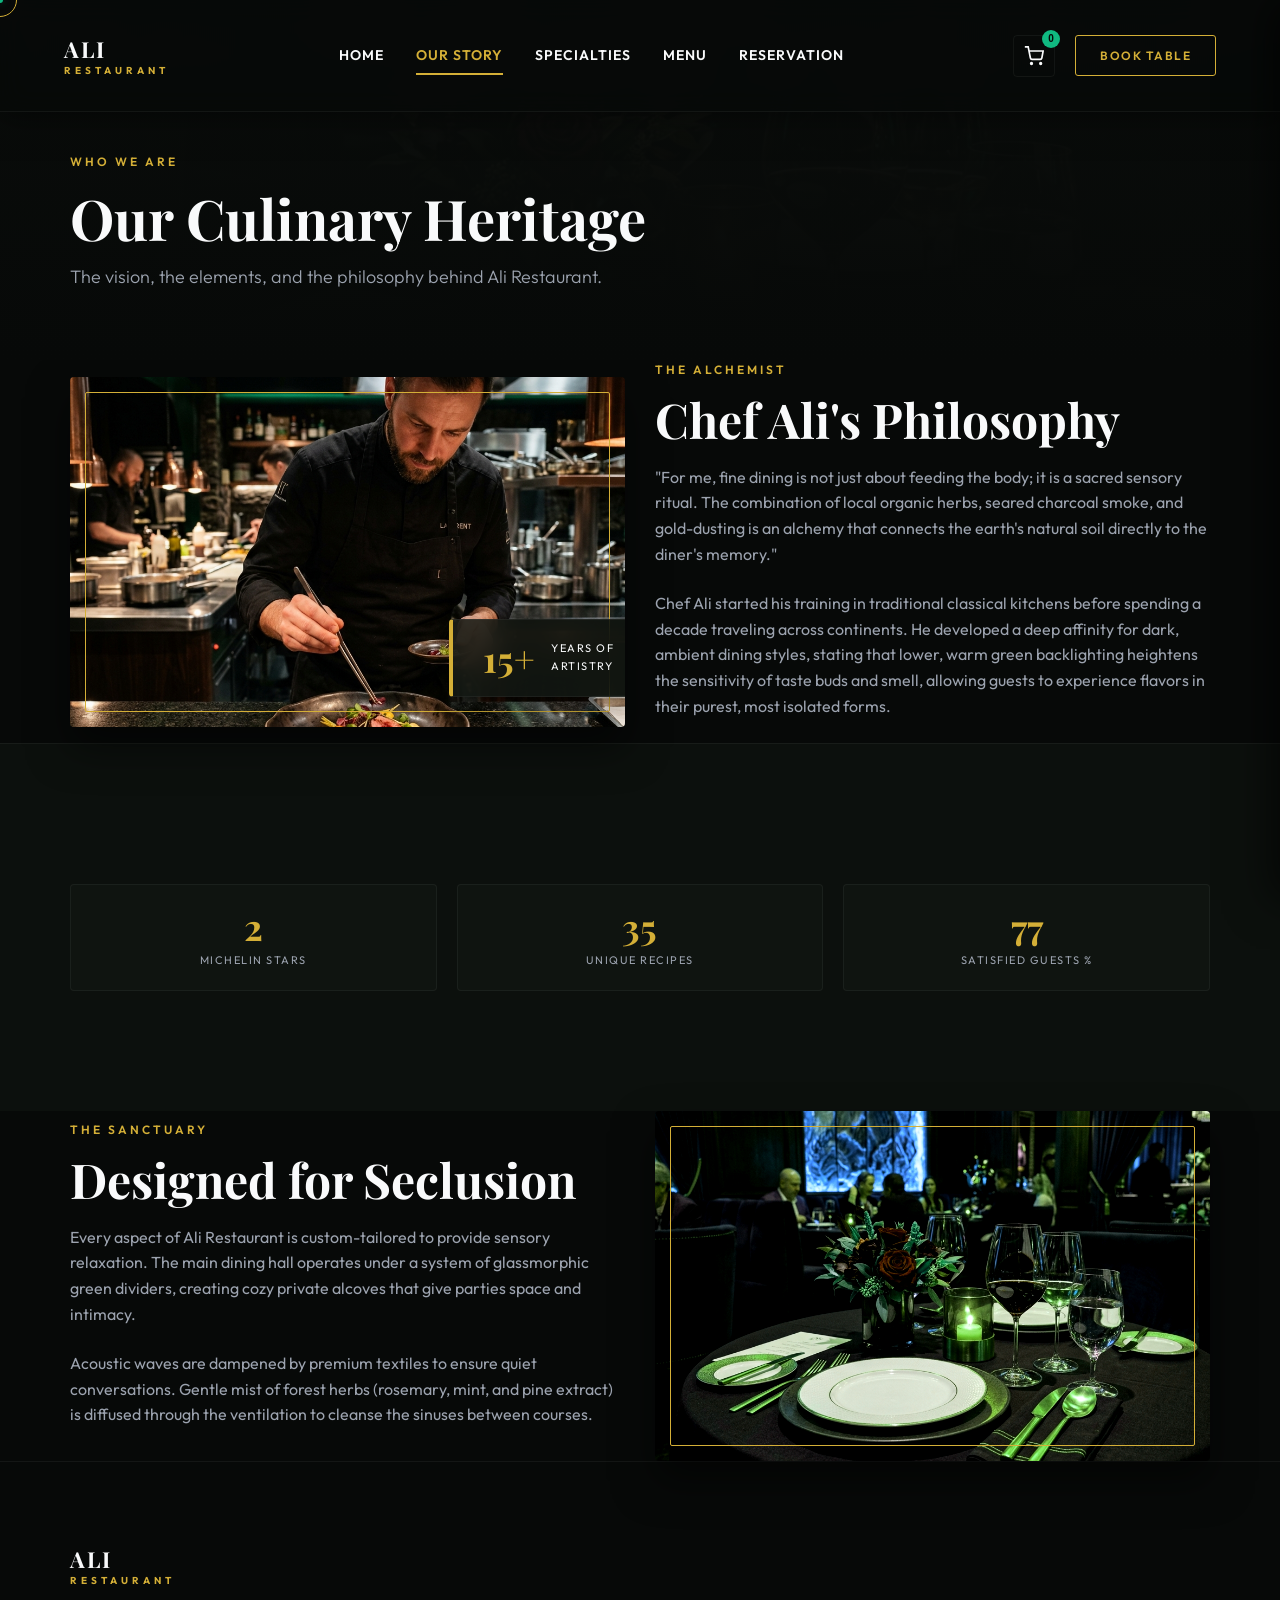
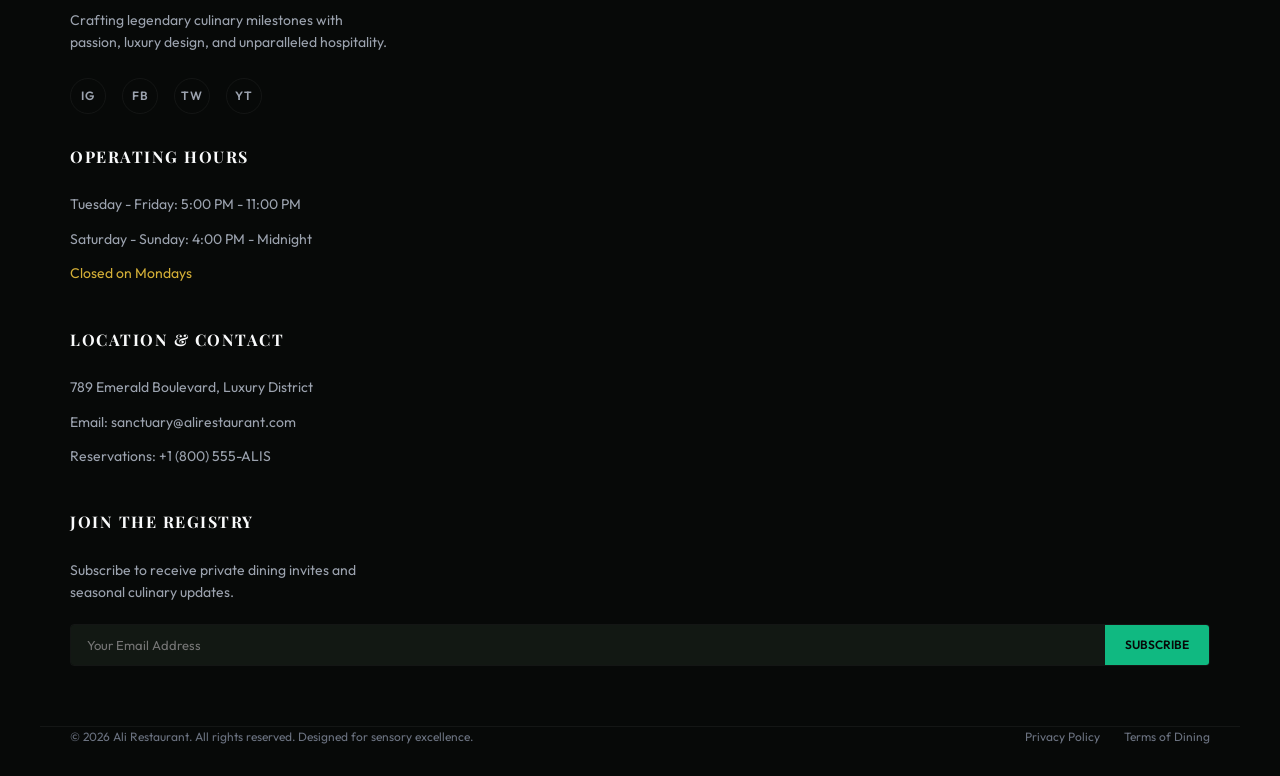
==== commit 369dbbcf: "newFiles" ====
--- a/about.html
+++ b/about.html
@@ -31,7 +31,7 @@
 </div>
 
 
-    <!-- Custom Scroll Progress Indicator -->
+
     <div id="scroll-progress"></div>
 
     <!-- Header Navigation -->
@@ -61,7 +61,6 @@
                 <a href="reservation.html" class="cta-btn font-sub">Book Table</a>
             </div>
 
-            <!-- Mobile Menu Toggle -->
             <button class="mobile-menu-toggle" id="mobile-toggle" aria-label="Toggle Navigation">
                 <span></span>
                 <span></span>
@@ -71,6 +70,8 @@
     </header>
 
     <!-- Mobile Navigation Overlay -->
+
+
     <div class="mobile-nav-overlay" id="mobile-overlay">
         <nav class="mobile-links">
             <a href="index.html" class="mobile-link">Home</a>
@@ -84,8 +85,7 @@
 
     <!-- Main Content -->
     <main>
-        
-        <!-- Page Header Banner -->
+
         <section class="page-banner" style="background-image: linear-gradient(to bottom, rgba(10, 13, 11, 0.8), rgba(7, 9, 8, 1)), url('assets/hero_bg.png');">
             <div class="container banner-content">
                 <span class="section-tag">WHO WE ARE</span>
@@ -94,7 +94,7 @@
             </div>
         </section>
 
-        <!-- Detailed Story Grid -->
+        
         <section id="about" class="about-section container section-padding">
             <div class="about-grid">
                 <div class="about-image-container reveal-item">
@@ -120,6 +120,8 @@
         </section>
 
         <!-- Stats Section -->
+
+
         <section class="section-padding" style="background-color: var(--color-bg-dark); border-top: var(--border-glass);">
             <div class="container">
                 <div class="stats-row reveal-item">
@@ -140,6 +142,8 @@
         </section>
 
         <!-- Atmosphere Section -->
+
+
         <section class="atmosphere-section container section-padding">
             <div class="about-grid">
                 <div class="about-content reveal-item">
@@ -154,7 +158,7 @@
                 </div>
                 <div class="about-image-container reveal-item">
                     <div class="about-image-wrapper">
-                        <!-- Reusing hero_bg image with custom green filter overlay since generation is down -->
+         
                         <img src="assets/hero_bg.png" alt="Luxury restaurant atmosphere" class="about-img" style="filter: hue-rotate(60deg) contrast(1.1);">
                     </div>
                 </div>
@@ -163,7 +167,7 @@
         
     </main>
 
-    <!-- Shopping Cart Slide-out Drawer -->
+    
     <div class="cart-drawer-overlay" id="cart-drawer-overlay"></div>
     <div class="cart-drawer" id="cart-drawer">
         <div class="cart-drawer-header">
@@ -207,7 +211,7 @@
         </div>
     </div>
 
-    <!-- Booking Confirmation Modal -->
+
     <div class="modal-backdrop" id="booking-modal">
         <div class="modal-card">
             <div class="modal-success-icon">
@@ -222,7 +226,8 @@
         </div>
     </div>
 
-    <!-- Floating Back to Top Button -->
+
+    
     <button class="back-to-top" id="back-to-top" aria-label="Scroll to Top">
         <svg viewBox="0 0 24 24" fill="none" stroke="currentColor" stroke-width="2.5">
             <line x1="12" y1="19" x2="12" y2="5"></line>
@@ -231,6 +236,8 @@
     </button>
 
     <!-- Footer -->
+
+    
     <footer class="footer-section">
         <div class="container footer-grid">
             <div class="footer-brand">
--- a/styles.css
+++ b/styles.css
@@ -1,6 +1,4 @@
-/* ==========================================================================
-   ALI RESTAURANT - PREMIUM DARK GREEN & BLACK STYLING
-   ========================================================================== */
+
 
 /* Variables & Design Tokens */
 :root {
@@ -35,7 +33,8 @@
     --shadow-emerald-glow: 0 0 25px rgba(16, 185, 129, 0.15);
 }
 
-/* Reset & Global Base Styles */
+
+
 * {
     margin: 0;
     padding: 0;
@@ -80,7 +79,8 @@
     background: var(--color-emerald-deep);
 }
 
-/* Grid & Layout Containers */
+
+
 .container {
     width: 100%;
     max-width: 1200px;
@@ -92,7 +92,7 @@
     padding: 120px 0;
 }
 
-/* Typography elements */
+
 h1, h2, h3, h4 {
     font-family: var(--font-heading);
     color: var(--color-text-white);
@@ -121,6 +121,7 @@
 }
 
 /* Buttons */
+
 .btn {
     display: inline-flex;
     align-items: center;
@@ -224,9 +225,7 @@
 }
 
 
-/* ==========================================================================
-   Header and Navigation
-   ========================================================================== */
+
 .header {
     position: fixed;
     top: 0;
@@ -322,6 +321,7 @@
 }
 
 /* Cart Toggle Button */
+
 .cart-toggle-btn {
     background: transparent;
     border: var(--border-glass);
@@ -364,6 +364,7 @@
 }
 
 /* CTA Header button */
+
 .cta-btn {
     border: 1px solid var(--color-gold);
     background: transparent;
@@ -386,6 +387,7 @@
 }
 
 /* Mobile Toggle Hamburger */
+
 .mobile-menu-toggle {
     display: none;
     flex-direction: column;
@@ -478,9 +480,7 @@
     color: var(--color-bg-black);
 }
 
-/* ==========================================================================
-   Hero Section
-   ========================================================================== */
+
 .hero-section {
     position: relative;
     height: 100vh;
@@ -542,6 +542,8 @@
 }
 
 /* Scroll indicator */
+
+
 .scroll-indicator {
     position: absolute;
     bottom: 40px;
@@ -583,9 +585,7 @@
     100% { opacity: 1; top: 6px; }
 }
 
-/* ==========================================================================
-   Page Header Banners (for subpages)
-   ========================================================================== */
+
 .page-banner {
     height: 40vh;
     min-height: 280px;
@@ -594,7 +594,7 @@
     position: relative;
     display: flex;
     align-items: center;
-    padding-top: 80px; /* offset sticky header */
+    padding-top: 80px;
 }
 
 .page-banner::before {
@@ -626,9 +626,7 @@
     font-weight: 300;
 }
 
-/* ==========================================================================
-   About Section
-   ========================================================================== */
+
 .about-section {
     background-color: var(--color-bg-black);
 }
@@ -767,9 +765,7 @@
     display: block;
 }
 
-/* ==========================================================================
-   Specialties Section
-   ========================================================================== */
+
 .specialties-section {
     background-color: var(--color-bg-dark);
     border-top: var(--border-glass);
@@ -880,9 +876,7 @@
     color: var(--color-gold);
 }
 
-/* ==========================================================================
-   Menu Grid Section
-   ========================================================================== */
+
 .menu-tabs {
     display: flex;
     justify-content: center;
@@ -1004,9 +998,7 @@
     letter-spacing: 1.5px;
 }
 
-/* ==========================================================================
-   Reservation Section & Interactive Map
-   ========================================================================== */
+
 .reservation-section {
     background-color: var(--color-bg-dark);
     border-top: var(--border-glass);
@@ -1272,9 +1264,9 @@
     box-shadow: 0 0 10px rgba(16, 185, 129, 0.1);
 }
 
-/* ==========================================================================
-   Reviews / Testimonials
-   ========================================================================== */
+/* Reviews / Testimonials */
+
+
 .testimonials-section {
     background-color: var(--color-bg-black);
 }
@@ -1352,9 +1344,8 @@
     box-shadow: 0 0 10px var(--color-gold-glow);
 }
 
-/* ==========================================================================
-   Shopping Cart Sidebar Drawer
-   ========================================================================== */
+/* Shopping Cart Sidebar Drawer */
+
 .cart-drawer-overlay {
     position: fixed;
     top: 0;
@@ -1603,9 +1594,10 @@
     box-shadow: 0 0 20px var(--color-gold-glow);
 }
 
-/* ==========================================================================
-   Receipt Modal
-   ========================================================================== */
+/* Receipt Modal */
+
+
+
 .modal-backdrop {
     position: fixed;
     top: 0;
@@ -1714,9 +1706,9 @@
     text-transform: uppercase;
 }
 
-/* ==========================================================================
-   Back to Top and Floating Elements
-   ========================================================================== */
+/* Back to Top and Floating Elements */
+
+
 .back-to-top {
     position: fixed;
     bottom: 30px;
@@ -1754,9 +1746,7 @@
     height: 18px;
 }
 
-/* ==========================================================================
-   Scroll Reveal System (Triggered by JS)
-   ========================================================================== */
+/* Scroll Reveal System (Triggered by JS) */
 .reveal-item {
     opacity: 0;
     transform: translateY(30px);
@@ -1768,9 +1758,10 @@
     transform: translateY(0);
 }
 
-/* ==========================================================================
-   Footer
-   ========================================================================== */
+/* Footer */
+
+
+
 .footer-section {
     background-color: var(--color-bg-black);
     border-top: var(--border-glass);
@@ -1910,9 +1901,7 @@
     color: var(--color-gold);
 }
 
-/* =========================
-   MOBILE FIRST
-========================= */
+/* MOBILE FIRST */
 
 .container{
 width:100%;
@@ -2064,11 +2053,12 @@
 
 
 
-/* ==========================================================================
-   Custom Lag-Follow Cursor
-   ========================================================================== */
+/* Custom Lag-Follow Cursor */
+
+
+
 @media (min-width: 1024px) {
-    /* Hide native cursor on desktop for premium custom cursor hover effect */
+
     html, body, a, button, select, input, textarea, .table-node, .menu-tab-btn, .mobile-menu-toggle, .qty-btn, .close-modal-btn, .cart-toggle-btn, .cart-close-btn {
         cursor: none !important;
     }
@@ -2136,9 +2126,7 @@
     }
 }
 
-/* ==========================================================================
-   Page Swipe / Fade Transitions
-   ========================================================================== */
+/* Page Swipe / Fade Transitions */
 .page-transition-overlay {
     position: fixed;
     top: 0;
@@ -2160,9 +2148,7 @@
     pointer-events: none;
 }
 
-/* ==========================
-   LUXURY PREMIUM LOADER
-========================== */
+/* LUXURY PREMIUM LOADER */
 
 #loader{
     position:fixed;
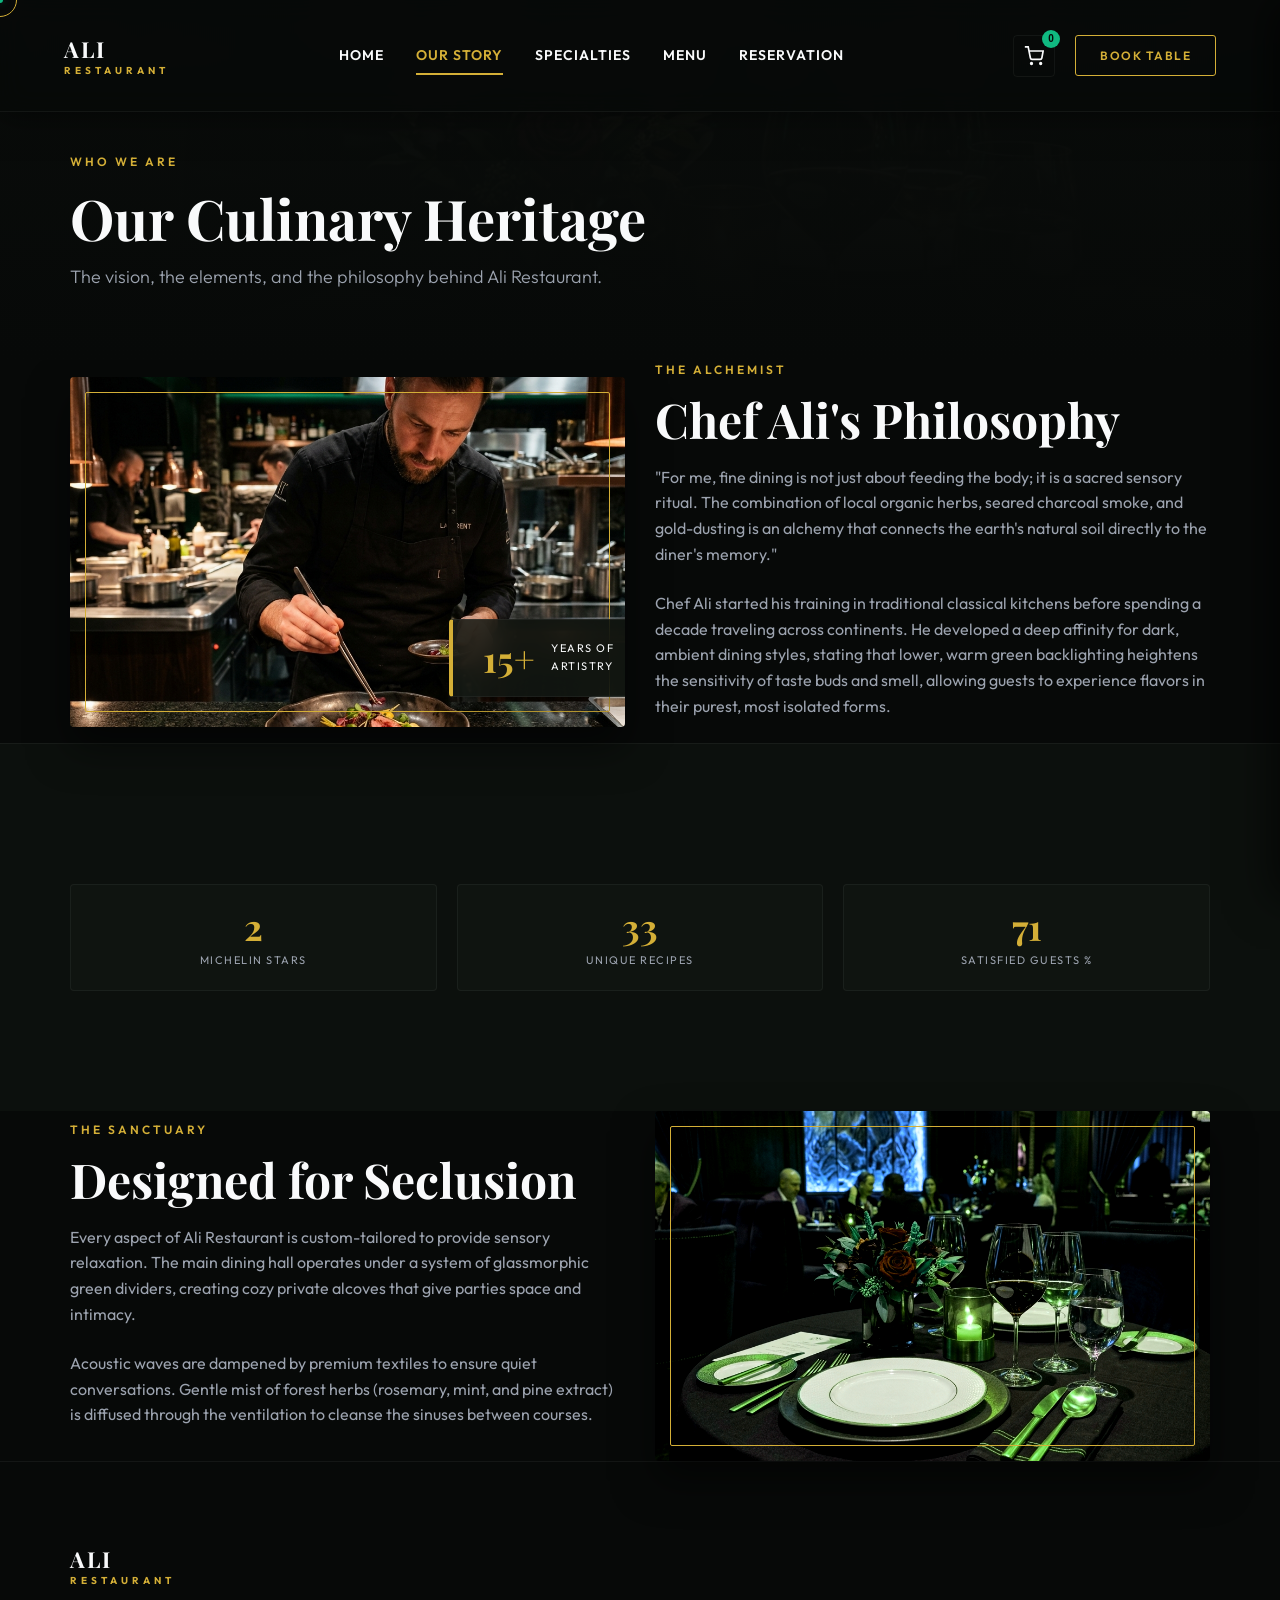
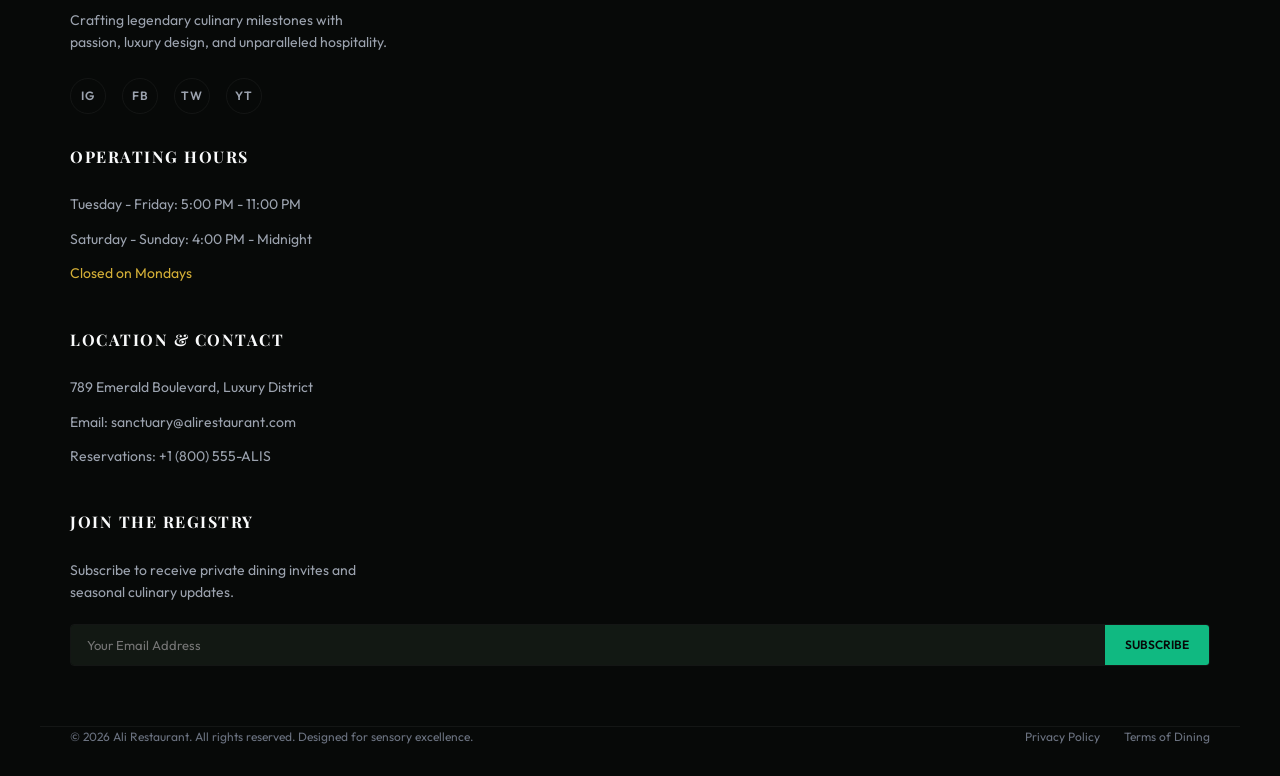
==== commit 80176e11: "loaded" ====
--- a/about.html
+++ b/about.html
@@ -237,7 +237,7 @@
 
     <!-- Footer -->
 
-    
+
     <footer class="footer-section">
         <div class="container footer-grid">
             <div class="footer-brand">
@@ -285,6 +285,6 @@
     </footer>
 
     <!-- Main Logic Script -->
-    <script src="app.js"></script>
+     <script src="Food.js"></script>
 </body>
 </html>
